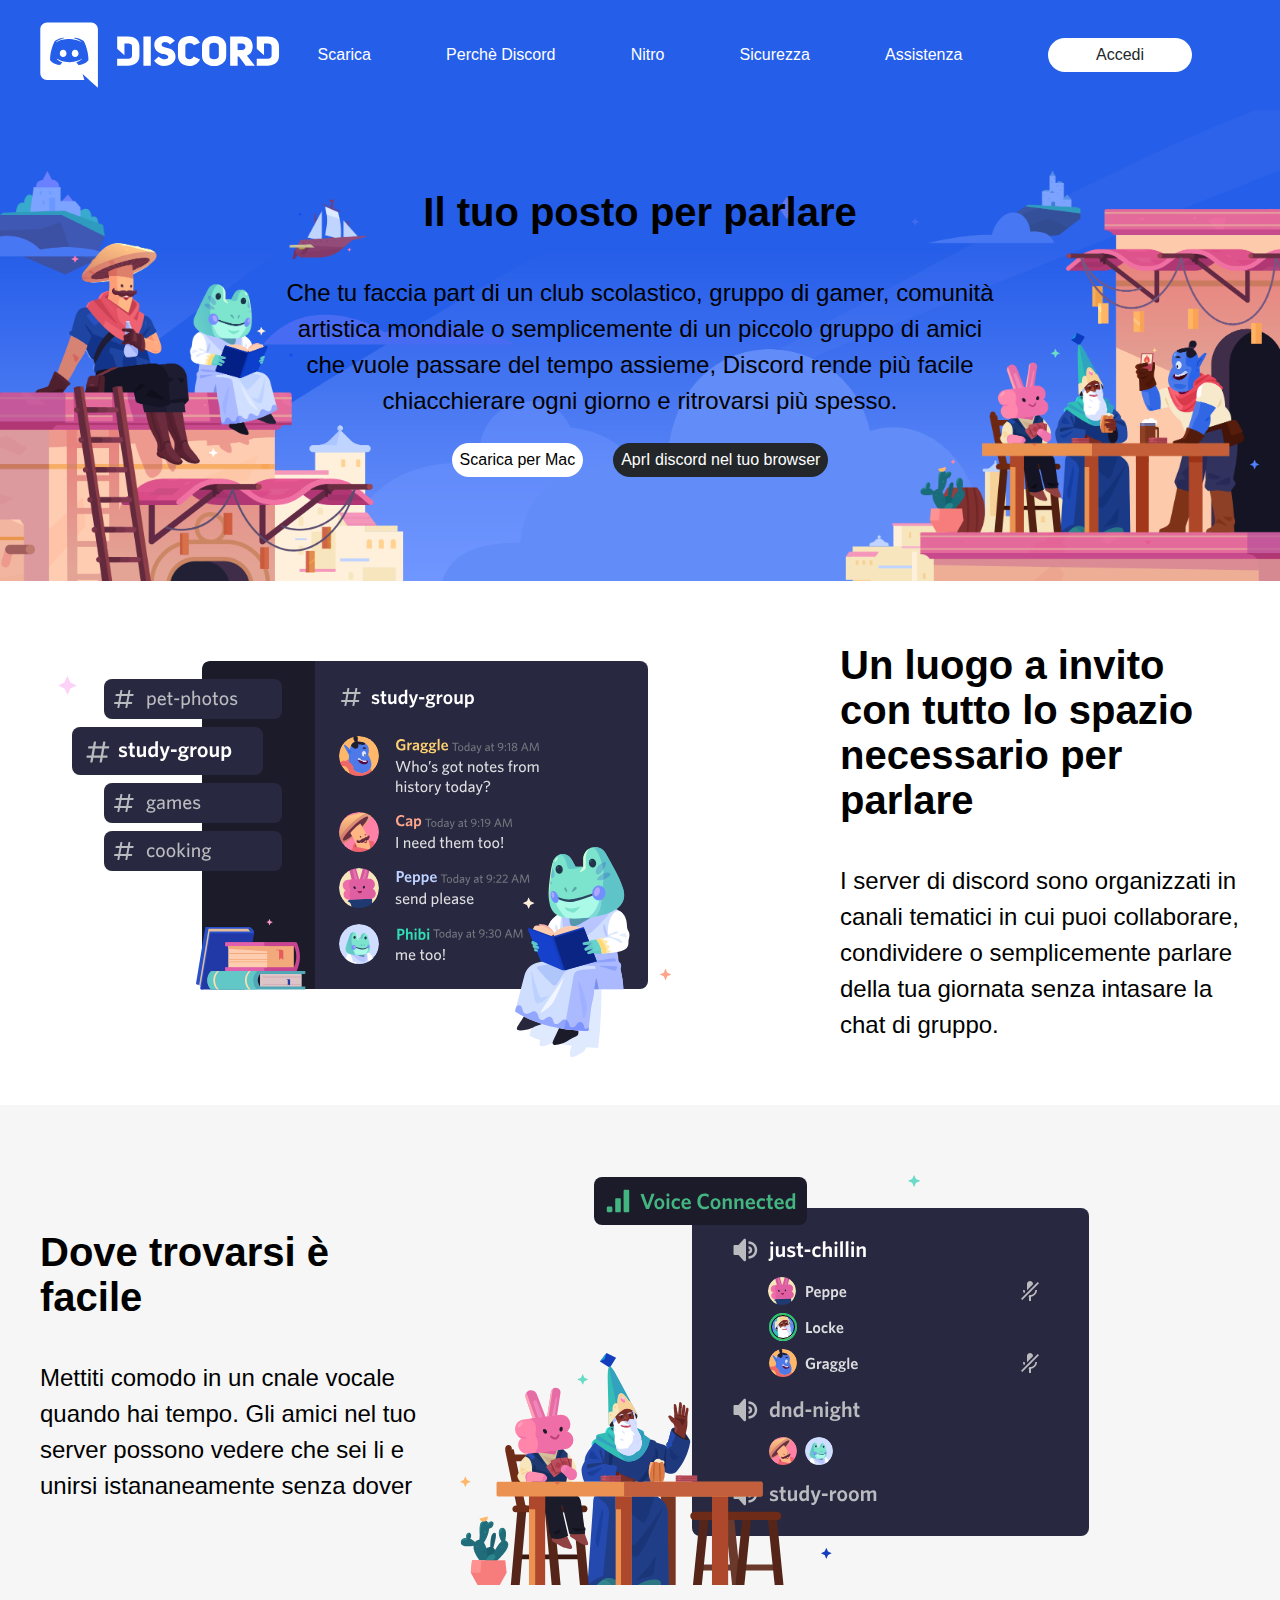
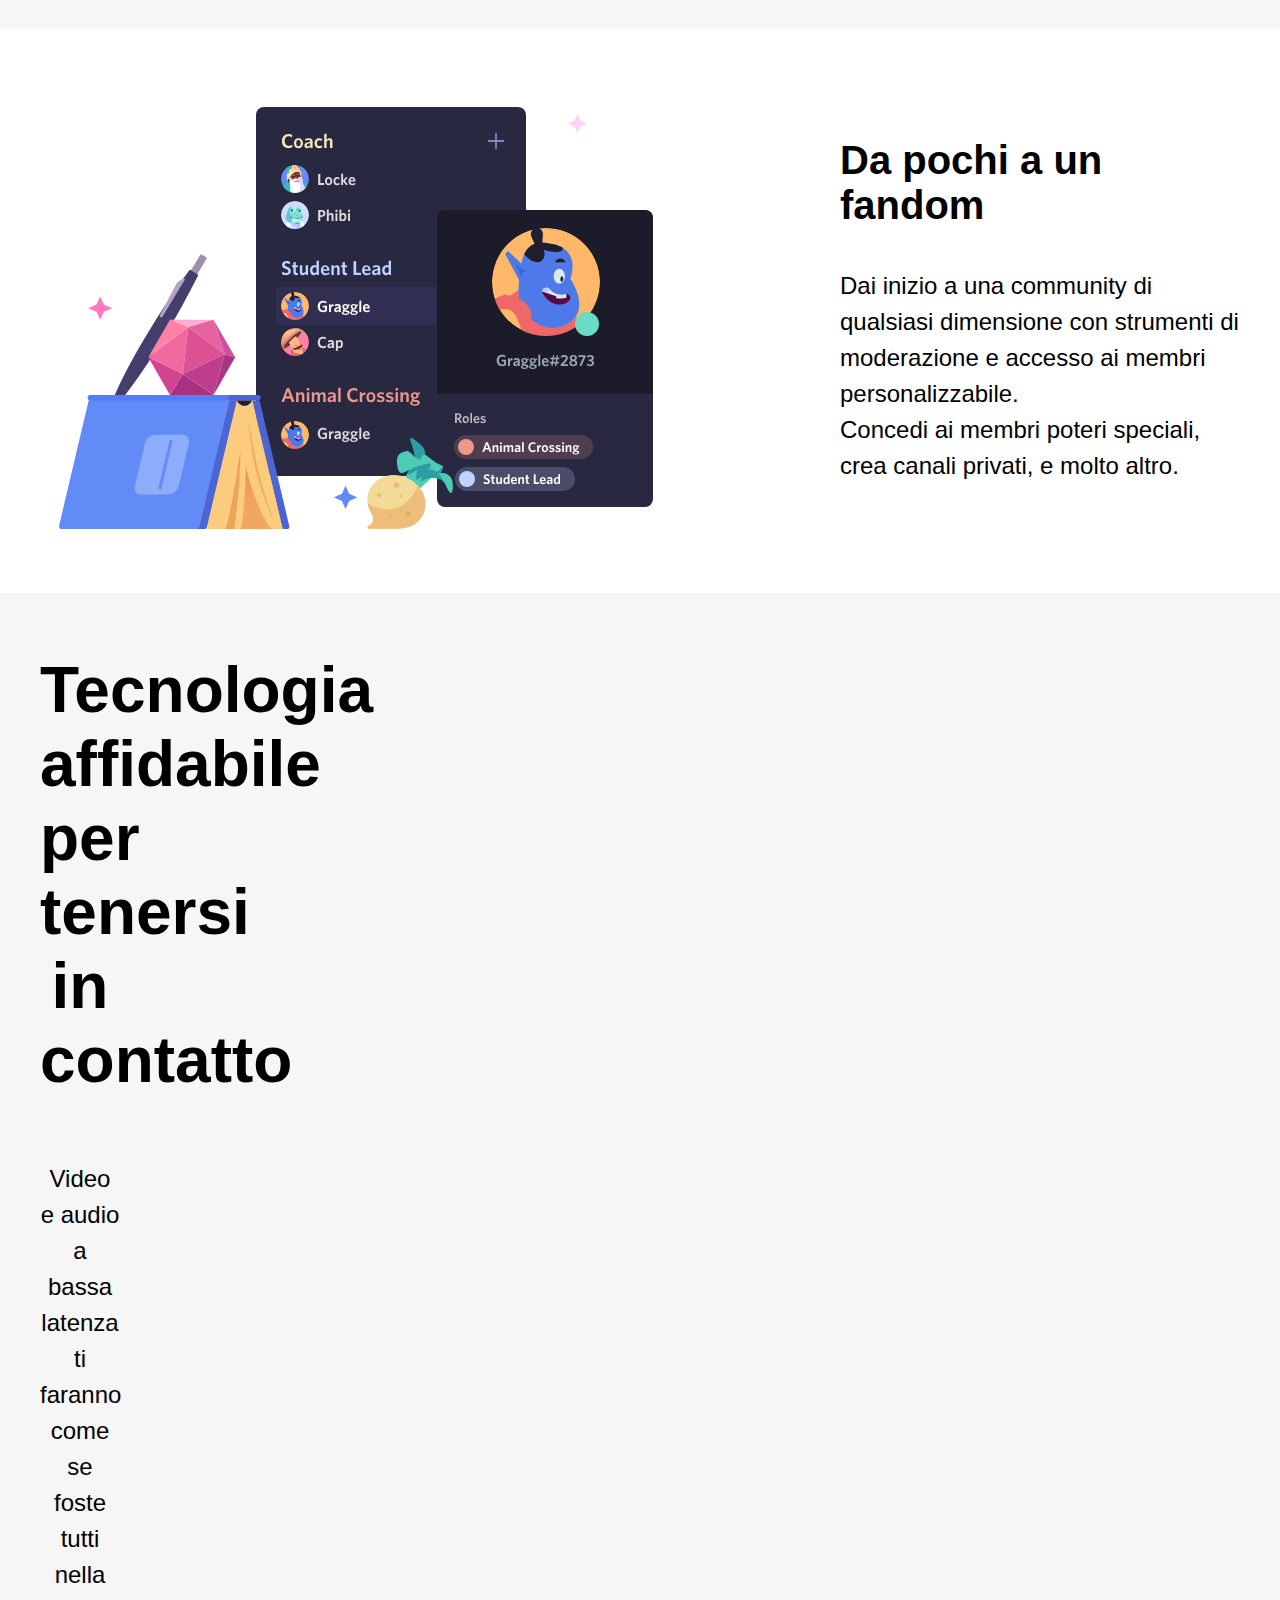
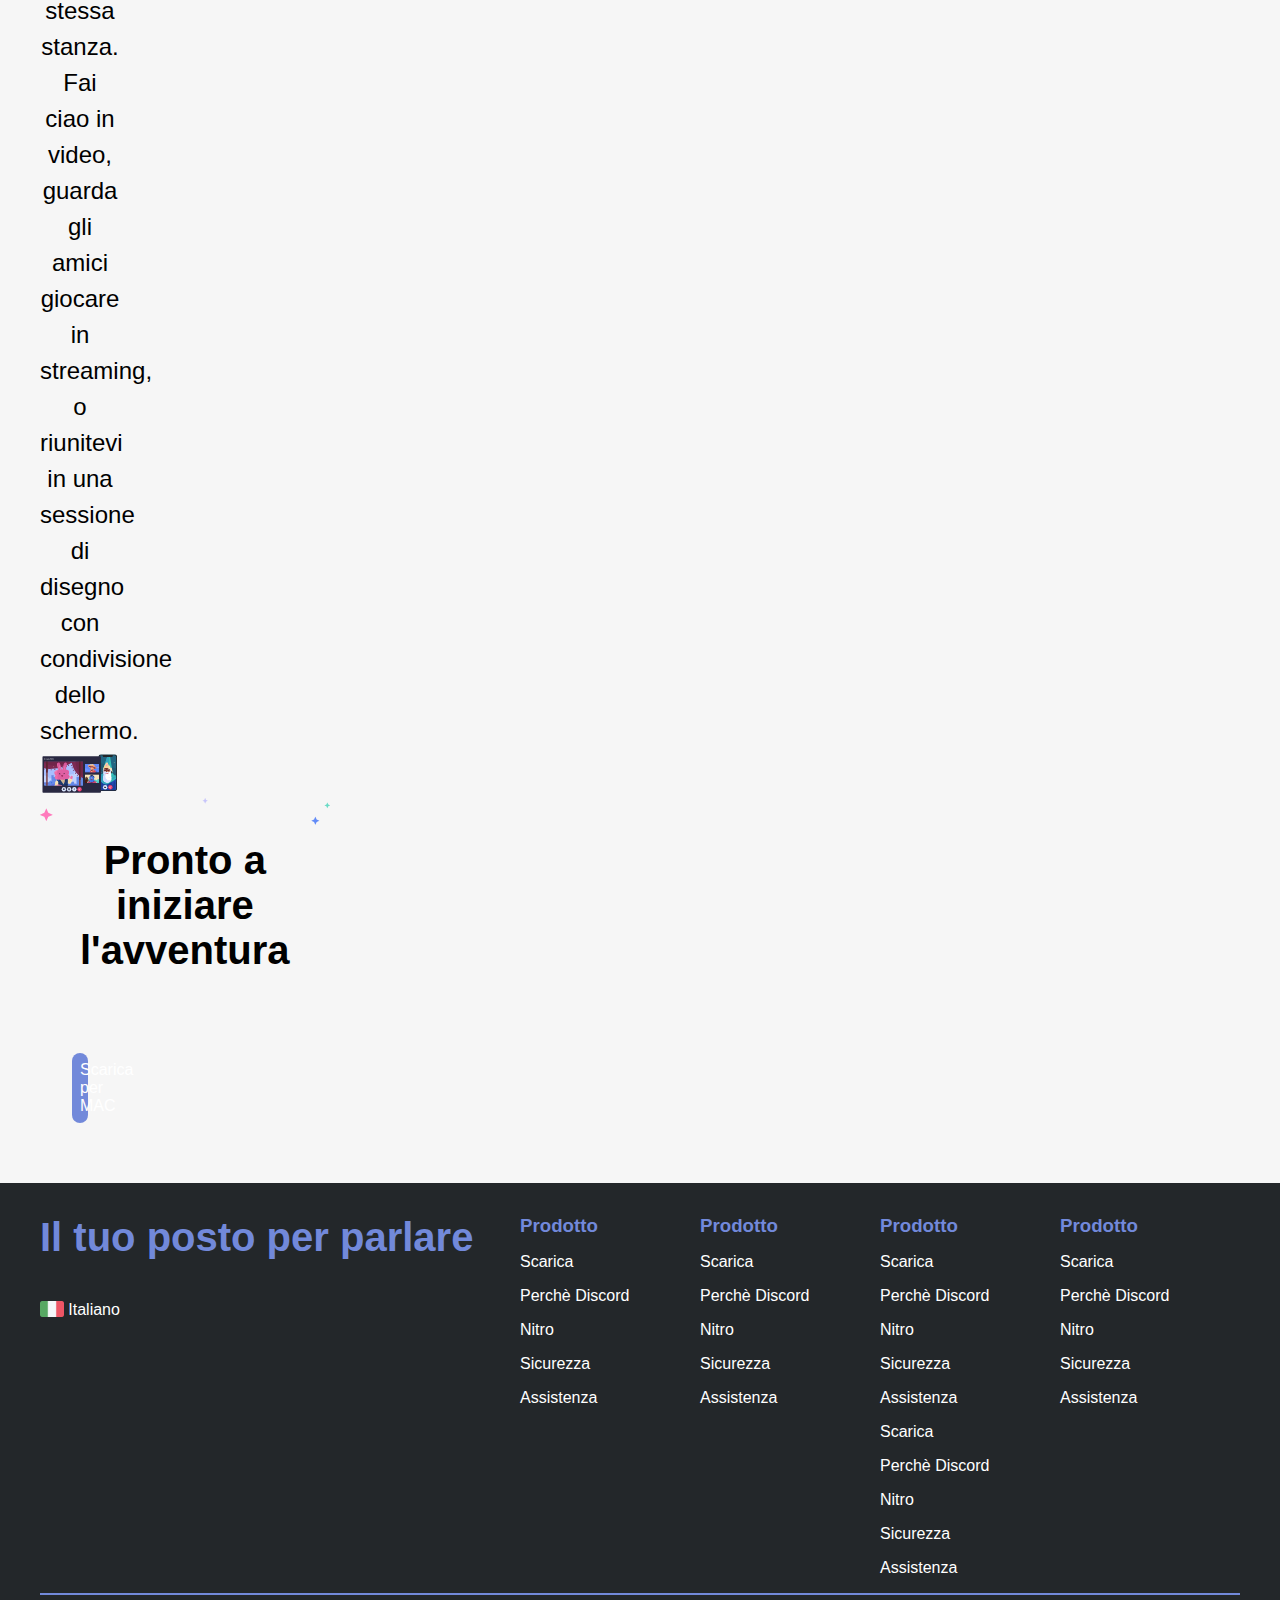
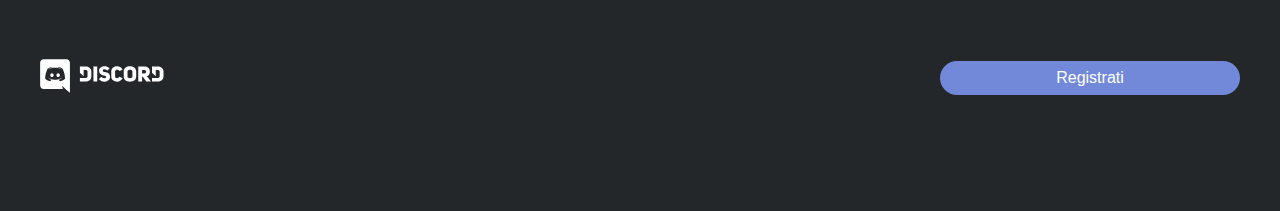
==== Bonus/index.html @ 3e74d859 "commit per iniziare il bonus" ====
<!DOCTYPE html>
<html lang="en">

    <head>
        <meta charset="UTF-8">
        <meta http-equiv="X-UA-Compatible" content="IE=edge">
        <meta name="viewport" content="width=device-width, initial-scale=1.0">
        <title>Fake Discord</title>
        <!-- FONTS -->
        <link href="https://fonts.cdnfonts.com/css/whitney-2" rel="stylesheet">
                

        <!-- FONTAWESOME -->
        <link rel="stylesheet" href="https://cdnjs.cloudflare.com/ajax/libs/font-awesome/6.4.0/css/all.min.css" integrity="sha512-iecdLmaskl7CVkqkXNQ/ZH/XLlvWZOJyj7Yy7tcenmpD1ypASozpmT/E0iPtmFIB46ZmdtAc9eNBvH0H/ZpiBw==" 
        crossorigin="anonymous" referrerpolicy="no-referrer" />

        <!-- CSS -->
        <link rel="stylesheet" href="css/style.css">


    </head>

    <body >

        <!-- header -->
        <header >

            <div class="container flex-container x-y-center">

                <div class="navbar flex-container space-between" >

                    
                    <img class="logo col-1-5" src="img/logo.svg" alt="">
                    
                    <nav class="flex-container col-3-5 y-center">
    
                        <ul class="flex-container space-around" >
    
                            <li class=" flex-container x-y-center ">
                                <a href="#">Scarica</a>
                            </li>
    
                            <li class=" flex-container x-y-center ">
                                <a href="#">Perchè Discord</a>
                            </li>
    
                            <li class=" flex-container x-y-center ">
                                <a href="#">Nitro</a>
                            </li>
    
                            
                            <li class=" flex-container x-y-center ">
                                <a href="#">Sicurezza</a>
                            </li>
    
                            
                            <li class=" flex-container x-y-center ">
                                <a href="#">Assistenza</a>
                            </li>
    
                        </ul>
    
    
    
                    </nav>

                    <div class="flex-container col-1-5 x-y-center">
                        
                        <div class="login col-3-5 my-button background-white ">
                           <a href=""> Accedi</a> 
                        </div>
        
                    </div>
    
                </div>

            </div>

        </header>
        <!-- fine header -->

        <!-- main -->
        <main>

            <!-- SEZIONE MAIN 1 -->
            <section class=" jumbotron">

                <div class="container">

                    <div class="flex-container x-y-center media">

                        <div class="media-window">

                            <h2>Il tuo posto per parlare</h2>

                            <p>
                                Che tu faccia part di un club scolastico, gruppo di gamer, 
                                comunità artistica mondiale o semplicemente di un piccolo gruppo di amici
                                che vuole passare del tempo assieme, Discord rende più facile chiacchierare 
                                ogni giorno e ritrovarsi più spesso.

                            </p>

                            <div class="flex-container x-y-center ">

                                <div class="my-button background-white"> 
                                    <i class="fa-solid fa-down-long"></i> Scarica per Mac
                                </div>

                                <div class="my-button background-dark"> 
                                    AprI discord nel tuo browser
                                </div>
                                
                            </div>


                        </div>

                    </div>

                </div>

            </section>
            <!-- FINE SEZIONE MAIN 1 -->
            
            <!-- SEZIONE MAIN 2 -->
            <section>

                <div class="container">

                    <div class="flex-container row-reverse x-y-center">

                        <div class="col-1-3">

                            <h2>
                                Un luogo a invito con tutto lo spazio necessario per parlare
                            </h2>

                            <p>
                                I server di discord sono organizzati in canali tematici in cui puoi collaborare,
                                condividere o semplicemente parlare della tua giornata senza intasare la chat di gruppo.
                            </p>

                        </div>

                        <div class="col-2-3">

                            <img src="img/item1.svg" alt="">

                        </div>

                    </div>

                </div>
                
            </section>
            <!-- FINE SEZIONE MAIN 2 -->

            <!-- SEZIONE MAIN 3 -->
            <section>

                <div class="container">

                    <div class="flex-container x-y-center">

                        <div class="col-1-3">

                            <h2>
                                Dove trovarsi è facile
                            </h2>

                            <p>
                                Mettiti comodo in un cnale vocale quando hai tempo.
                                Gli amici nel tuo server possono vedere che sei li e unirsi istananeamente
                                senza dover 
                            </p>

                        </div>

                        <div class="col-2-3">
                            <img src="img/item2.svg" alt="">
                        </div>

                    </div>

                </div>
                
            </section>
            <!-- FINE SEZIONE MAIN 3 -->

            <!-- SEZIONE MAIN 4 -->
            <section>

                <div class="container">

                    <div class="flex-container row-reverse y-center">

                        <div class="col-1-3">

                            <h2>
                                Da pochi a un fandom
                            </h2>

                            <p>
                                Dai inizio a una community di qualsiasi dimensione con strumenti di moderazione e 
                                accesso ai membri personalizzabile.<br> Concedi ai membri poteri speciali, crea canali privati, e molto altro.
                            </p>

                        </div>

                        <div class="col-2-3" >
                            <img src="img/item3.svg" alt="">
                        </div>

                    </div>

                </div>
                
            </section>
            <!-- FINE SEZIONE MAIN 4 -->

            <!-- SEZIONE MAIN 5 -->
            <section>

                <div class="container">

                    <div class="flex-container y-center special">

                        <div class="big-box flex-container  column">

                            <div>

                                <h2>
                                    Tecnologia affidabile per tenersi in contatto
                                </h2>

                                <p>
                                    Video e audio a bassa latenza ti faranno come se foste tutti nella stessa stanza. Fai ciao in video, 
                                    guarda gli amici giocare in streaming, o riunitevi in una sessione di disegno con condivisione dello schermo.
                                </p>

                            </div>

                            <img src="img/item4-big.svg" alt="">

                            <div class="col-1-3">
                                
                                <h2 >
                                    Pronto a iniziare l'avventura
                                </h2>

                                <div class="my-button background-indigo col-1-5">

                                    <i class="fa-solid fa-down-long"></i>

                                    Scarica per MAC

                                </div>

                            </div>

                        </div>

                    </div>

                </div>
                
            </section>
            <!-- FINE SEZIONE MAIN 5 -->


        </main>
        <!-- fine main -->

        <!-- foooter -->
        <footer>

            <!-- SEZIONE FOOTER 1 -->
            <section>

                <div class="container">

                    <div class="flex-container">

                        <div class=" ftr-small-col col-2-5">

                            <h2>Il tuo posto per parlare</h2>

                            <div class="language">

                                <img src="img/ita.png" alt="">

                                <div>Italiano</div>

                                <i class="fa-solid fa-chevron-down"></i>

                            </div>

                            <div class="social flex-container space-between col-1-4">
                                
                                <div>
                                    <i class="fa-brands fa-square-twitter"></i>
                                </div>

                                <div>
                                    <i class="fa-brands fa-instagram"></i>
                                </div>

                                <div>
                                    <i class="fa-brands fa-square-facebook"></i>
                                </div>

                                <div>
                                    <i class="fa-brands fa-youtube"></i>
                                </div>

                            </div>

                        </div>

                        <div class="ftr-big-col col-3-5 flex-container">

                            <div class=" col-1-4" >

                                <h3>Prodotto</h3>

                                <nav>
    
                                    <ul class="flex-container column space-between" >
                
                                        <li >
                                            <a href="#">Scarica</a>
                                        </li>
                
                                        <li >
                                            <a href="#">Perchè Discord</a>
                                        </li>
                
                                        <li >
                                            <a href="#">Nitro</a>
                                        </li>
                
                                        
                                        <li >
                                            <a href="#">Sicurezza</a>
                                        </li>
                
                                        
                                        <li >
                                            <a href="#">Assistenza</a>
                                        </li>
                
                                    </ul>
                
                
                
                                </nav>

                            </div>

                            <div class=" col-1-4" >

                                <h3>Prodotto</h3>

                                <nav>
    
                                    <ul class="flex-container column space-between" >
                
                                        <li >
                                            <a href="#">Scarica</a>
                                        </li>
                
                                        <li >
                                            <a href="#">Perchè Discord</a>
                                        </li>
                
                                        <li >
                                            <a href="#">Nitro</a>
                                        </li>
                
                                        
                                        <li >
                                            <a href="#">Sicurezza</a>
                                        </li>
                
                                        
                                        <li >
                                            <a href="#">Assistenza</a>
                                        </li>
                
                                    </ul>
                
                
                
                                </nav>

                            </div>

                            <div class=" col-1-4" >

                                <h3>Prodotto</h3>

                                <nav>
    
                                    <ul class="flex-container column space-between" >
                
                                        <li >
                                            <a href="#">Scarica</a>
                                        </li>
                
                                        <li >
                                            <a href="#">Perchè Discord</a>
                                        </li>
                
                                        <li >
                                            <a href="#">Nitro</a>
                                        </li>
                
                                        
                                        <li >
                                            <a href="#">Sicurezza</a>
                                        </li>
                
                                        
                                        <li >
                                            <a href="#">Assistenza</a>
                                        </li>

                                        <li >
                                            <a href="#">Scarica</a>
                                        </li>
                
                                        <li >
                                            <a href="#">Perchè Discord</a>
                                        </li>
                
                                        <li >
                                            <a href="#">Nitro</a>
                                        </li>
                
                                        
                                        <li >
                                            <a href="#">Sicurezza</a>
                                        </li>
                
                                        
                                        <li >
                                            <a href="#">Assistenza</a>
                                        </li>
                
                                    </ul>
                
                
                
                                </nav>

                            </div>

                            <div class=" col-1-4" >

                                <h3>Prodotto</h3>

                                <nav>
    
                                    <ul class="flex-container column space-between" >
                
                                        <li >
                                            <a href="#">Scarica</a>
                                        </li>
                
                                        <li >
                                            <a href="#">Perchè Discord</a>
                                        </li>
                
                                        <li >
                                            <a href="#">Nitro</a>
                                        </li>
                
                                        
                                        <li >
                                            <a href="#">Sicurezza</a>
                                        </li>
                
                                        
                                        <li >
                                            <a href="#">Assistenza</a>
                                        </li>
                
                                    </ul>
                
                
                
                                </nav>

                            </div>

                            


                        </div>

                    </div>

                </div>
                
            </section>
            <!-- FINE SEZIONE FOOTER 1 -->


            <!-- SEZIONE FOOTER 2 -->
            <section>

                <div class="container">

                    <div class="flex-container ">

                        <div class="flex-container space-between y-center">
                            
                            <div class=" ftr-logo col-1-4">

                                <img src="img/logo.svg" alt="">

                            </div>
    
                            <div class=" my-button background-indigo col-1-4">

                                Registrati

                            </div>
                            
                        </div>

                    </div>

                </div>
                
            </section>
            <!-- FINE SEZIONE FOOTER 2 -->

        </footer>
        <!-- fine footer -->

        
    </body>

</html>
---- Bonus/css/style.css ----
/* reset */
*{
    padding: 0;
    margin: 0;
    box-sizing: border-box;
}
/*-------*/

/* UTILITY */

.flex-container{
    display: flex;
    flex-wrap: wrap;
}

.x-y-center{
    justify-content: center;
    align-items: center;
}

.y-center{
    align-items: center;
}

.row-reverse{
    flex-direction:row-reverse;
}

.column{
    flex-direction: column;
}

.align-content-spc-btwn{
    align-content:space-around;
}

.space-between{
    justify-content: space-between;
}

.space-around{
    justify-content: space-around;
}
/* UTILITY */

/*----GENERAL----*/
*{
    font-family: 'Whitney', sans-serif;
    font-family: 'Whitney Semibold', sans-serif;
    font-family: 'Whitney Book', sans-serif;
    font-family: 'Whitney Light', sans-serif;
}

.container{
    max-width: 1200px;
    margin:0 auto;
    height: 100%;
}

ul{
    list-style: none;
}

.col-1-3{
    height: 90%;
    width: calc(100% / 3);
}

.col-2-3{
    height: 90%;
    width: calc((100% / 3) * 2);
}

.col-1-4{
    width: calc(100% / 4);
}

.col-1-5{
    width: calc(100% / 5);
}


.col-2-5{
    width: calc((100% / 5) * 2);
}

.col-3-5{
    width: calc((100% / 5) * 3);
}

.my-button{
    border-radius: 50px;
    padding: 0.5em;

}

.background-white{
    background-color: #FFFFFF;
}

.background-dark{
    background-color: #23272A;
    color: #FFFFFF;
}

.background-indigo{
    background-color: #7289DA;
    color: #FFFFFF;
    text-align:center;
}

main > section{
    padding: 40px 0;
}



h2{
    font-size: 2.5em;
    margin-bottom: 1em;
}

p{
    font-size: 1.5em;
    line-height: 1.5em;
}

nav a, nav a:visited{
    text-decoration: none;
    color: #FFFFFF;
}


/*---------------*/

/* HEADER */
header{
    padding: 15px 0;
    background-color: #255EE9;
}

.navbar{
    width: 100%;
    height: 80px;
    margin: 0 -30px;
}

.login a, .login a:visited, a{    
    text-decoration: none;
    color: #23272A;
}



.navbar nav > ul{
    width: 100%;
}

.navbar.flex-container.space-between nav > ul > li{
    color: #FFFFFF;
}

.login{
    text-align: center;
}


/*---------------  */

/* SEZIONE MAIN 1 */


main > section.jumbotron{
    background-image: url(../img/jumbo.png);
    background-size: cover;
}

.media{
    padding:40px 0;
    width:100%
}

.media-window{
    height: 80%;
    width: 60%;
    text-align: center;
}

.media-window > div.flex-container{
    padding: 1.5em 0;
    margin: 0 15px;
}

.media-window > div.flex-container .my-button{
    margin: 0 15px;
}

/* SEZIONE MAIN 1 */

/* SEZIONE MAIN 2-4 */
main .flex-container.y-center{
    padding: 20px 0;
    width: 100%;
}

main section:nth-child(odd){
    background-color: #F6F6F6;
}

main > section:nth-child(odd)::before{
 
}

main > section:nth-child(odd)::before{
 
}

/* SEZIONE MAIN 5 */


.big-box{
    height: 90%;
    width: 80px;
    text-align: center;
}


.big-box > *{
    width: 100%;
}

.big-box > div:nth-of-type(1) h2{
    font-size: 4em;
}

.big-box > div:nth-of-type(2){
    justify-self: center;
}

.big-box > div:nth-of-type(2) h2{
    background-image: url(../img/stars.svg);
    background-size: contain;
    background-repeat: no-repeat;
    padding: 1em;
    display: inline-block;
}

.big-box > div:nth-of-type(2) .my-button.background-indigo{
    margin: auto;
}



/* SEZIONE MAIN 5 */


/* SEZIONE FOOTER 1 */
footer{
    background-color: #23272A;
}

footer > section:nth-child(1){
    padding-top:2em;
    padding-bottom:1em;
   
}

footer > section:nth-child(1) > .container > .flex-container{
    height: 100% ;
}

footer .flex-container .ftr-small-col, footer .flex-container .ftr-big-col{
    height:100%;

}

.ftr-small-col > h2, .ftr-big-col h3{
    color: #7289DA;

}

.language{
    margin: .5em 0;
}

.language *{
    display: inline-block;
    height: 1em;
    vertical-align: middle;
}

.social *{
    height: 1.5em;
    width: 1.5em;
}

footer ul{
    width: 100%;
}

footer ul > li{
    margin-top: 1em;
    width: 100%;
}

.language, .social{
    color: #FFFFFF;
    margin-top: 0.5em;
}


/* SEZIONE FOOTER 1 */



/* SEZIONE FOOTER 2 */

footer > section:nth-child(2){
    padding-bottom: 50px;
}

footer > section:nth-child(2) .container{
    border-top: 2px solid #7289DA;
    height: 100%;
    
}


footer > section:nth-child(2) > .container > .flex-container{
    align-self: flex-end;
    height: 50%;
    width: 100%;
}

footer > section:nth-child(2) > .container > .flex-container > .flex-container.space-between{
    height: 50%;
    width: 100%;
}

footer > section:nth-child(2) > .container > .flex-container > .flex-container.space-between *{
    margin: 2em 0;
}


/* SEZIONE FOOTER 2 */
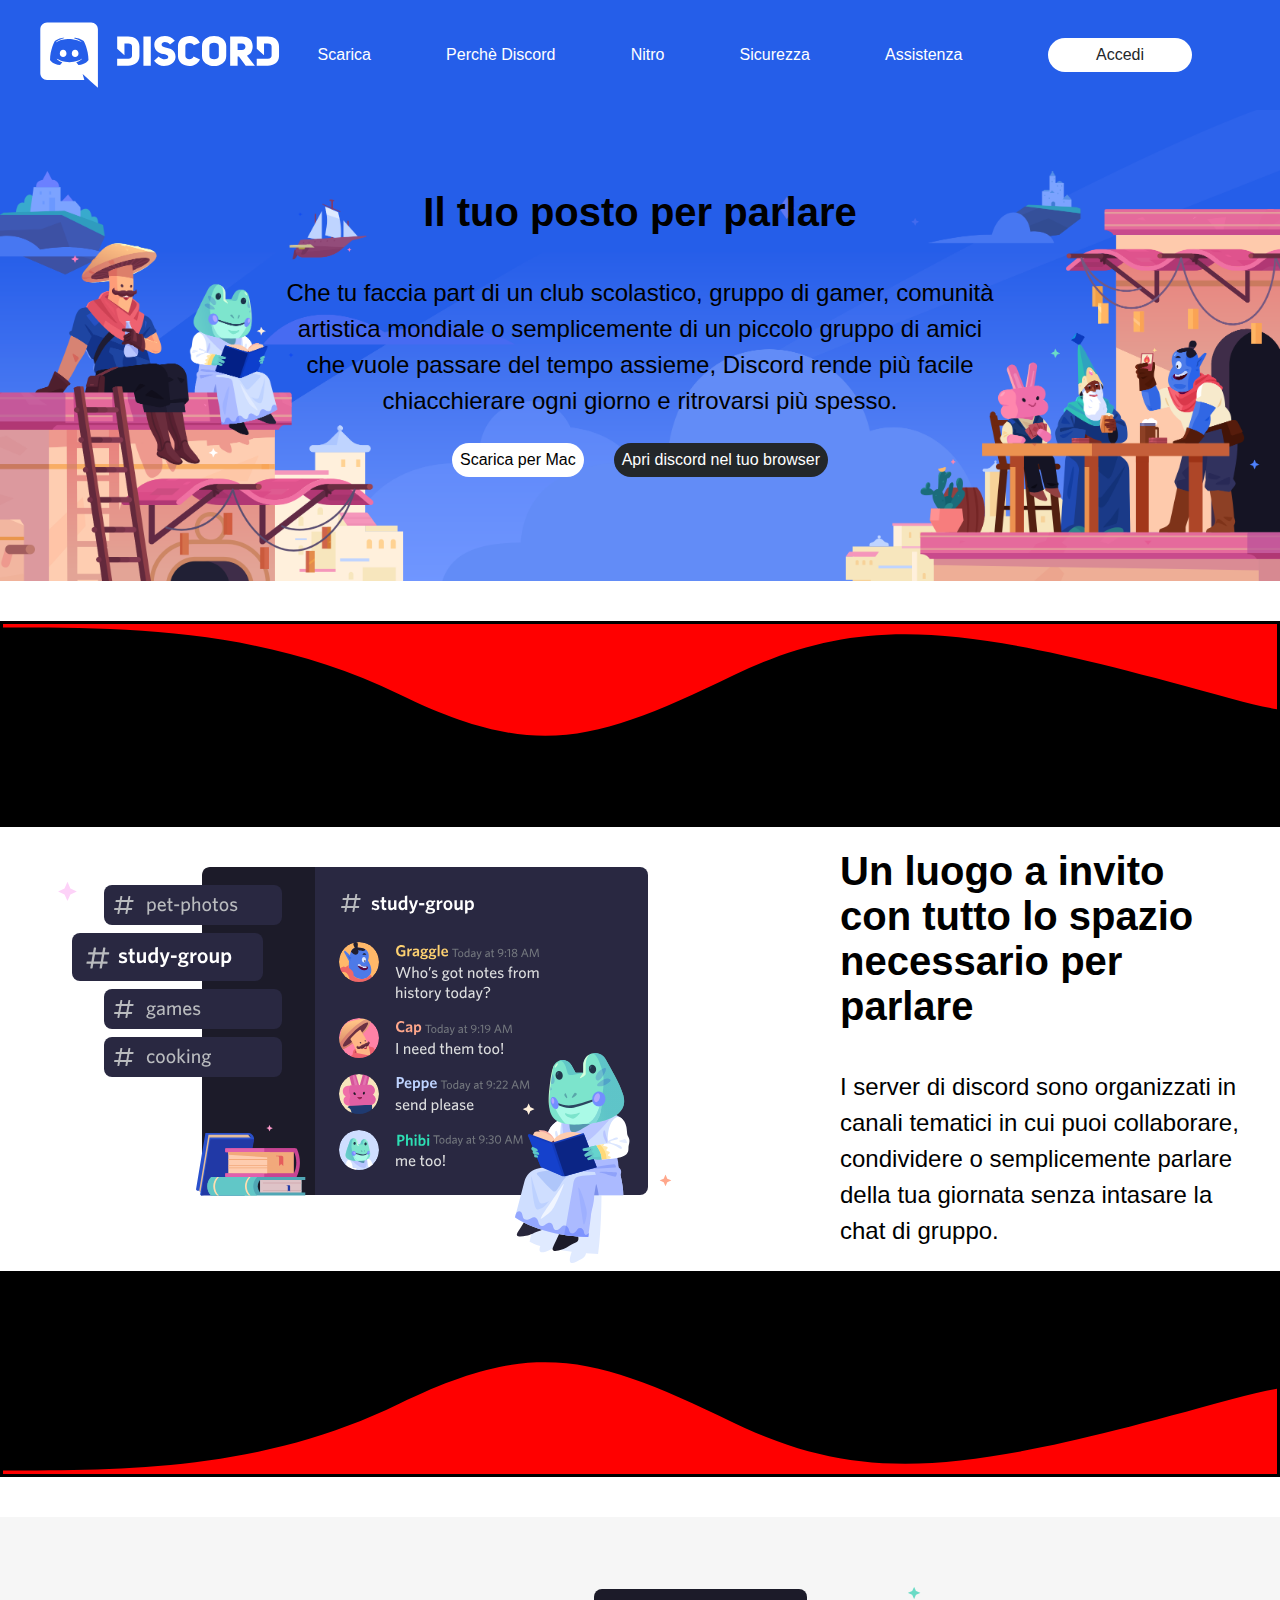
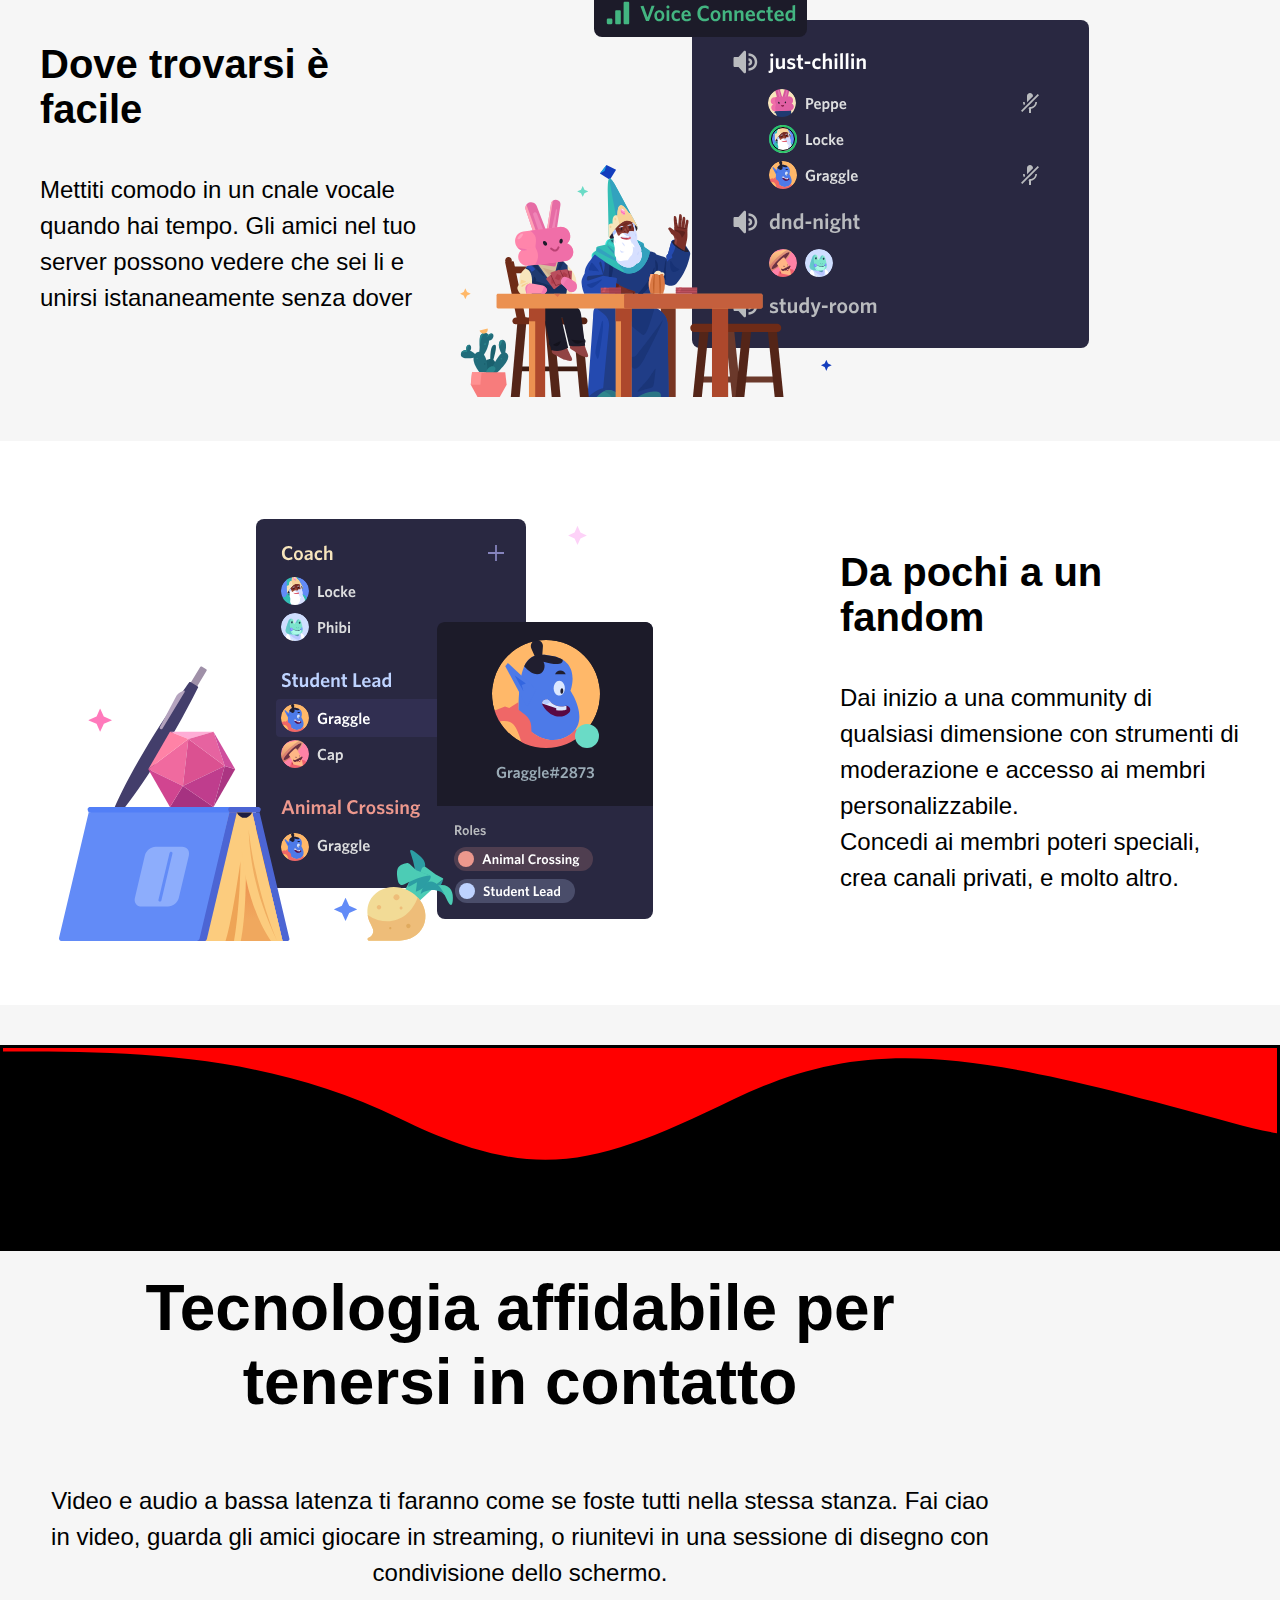
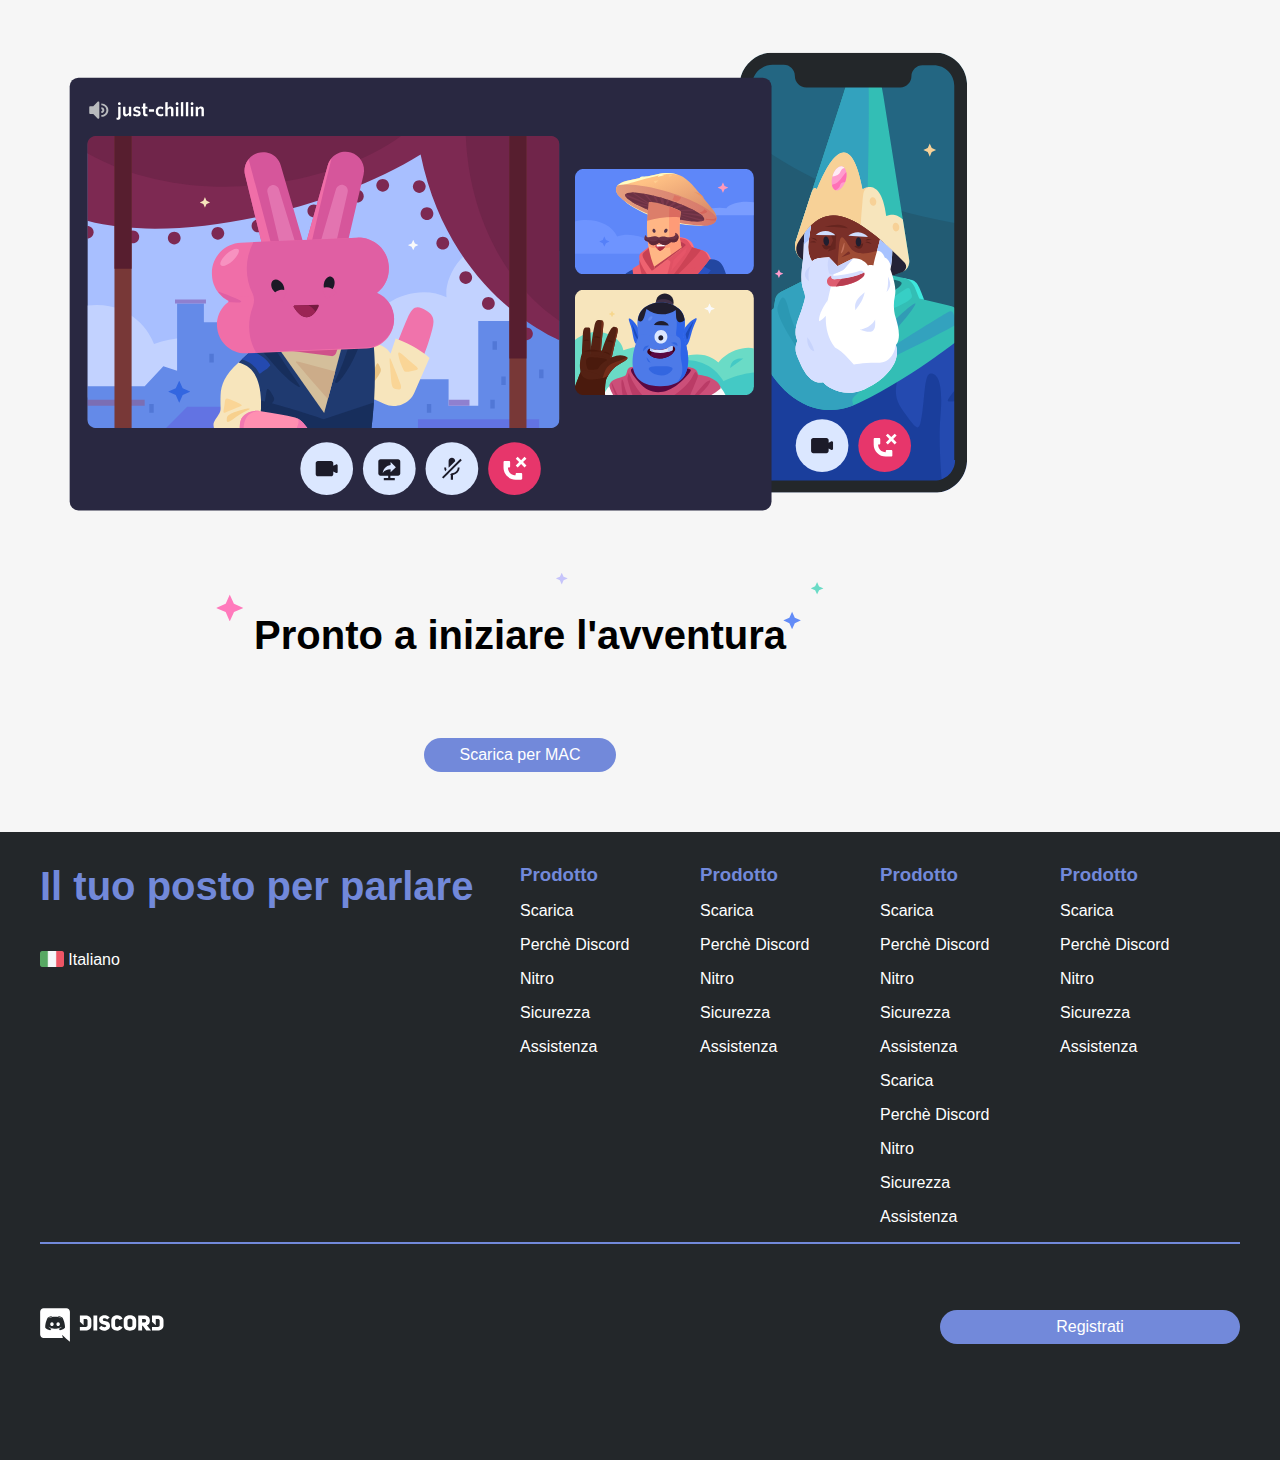
==== commit 86da03d9: "tentativo di bonus" ====
--- a/Bonus/index.html
+++ b/Bonus/index.html
@@ -108,7 +108,7 @@
                                 </div>
 
                                 <div class="my-button background-dark"> 
-                                    AprI discord nel tuo browser
+                                    Apri discord nel tuo browser
                                 </div>
                                 
                             </div>
--- a/Bonus/css/style.css
+++ b/Bonus/css/style.css
@@ -207,12 +207,28 @@
     background-color: #F6F6F6;
 }
 
-main > section:nth-child(odd)::before{
- 
-}
-
-main > section:nth-child(odd)::before{
- 
+main > section:nth-child(2)::before{
+    content: "";
+    background-color: red;
+    color: rgba(0, 0, 0, 0);
+    background-image: url(../img/wave.svg);
+    min-width:1200px;
+    height: 200px;
+    border: solid black 3px;
+    display: block;
+    
+}
+
+main > section:nth-child(2)::after{
+    content: "";
+    background-color: red;
+    background-image: url(../img/wave.svg);
+    min-width:1200px;
+    height: 200px;
+    border: solid black 3px;
+    display: block;
+    transform:rotateX(180deg);
+    
 }
 
 /* SEZIONE MAIN 5 */
@@ -220,7 +236,7 @@
 
 .big-box{
     height: 90%;
-    width: 80px;
+    width: 80%;
     text-align: center;
 }
 
@@ -249,6 +265,17 @@
     margin: auto;
 }
 
+main > section:nth-child(5)::before{
+    content: "";
+    background-color: red;
+    color: rgba(0, 0, 0, 0);
+    background-image: url(../img/wave.svg);
+    min-width:1200px;
+    height: 200px;
+    border: solid black 3px;
+    display: block;
+    
+}
 
 
 /* SEZIONE MAIN 5 */
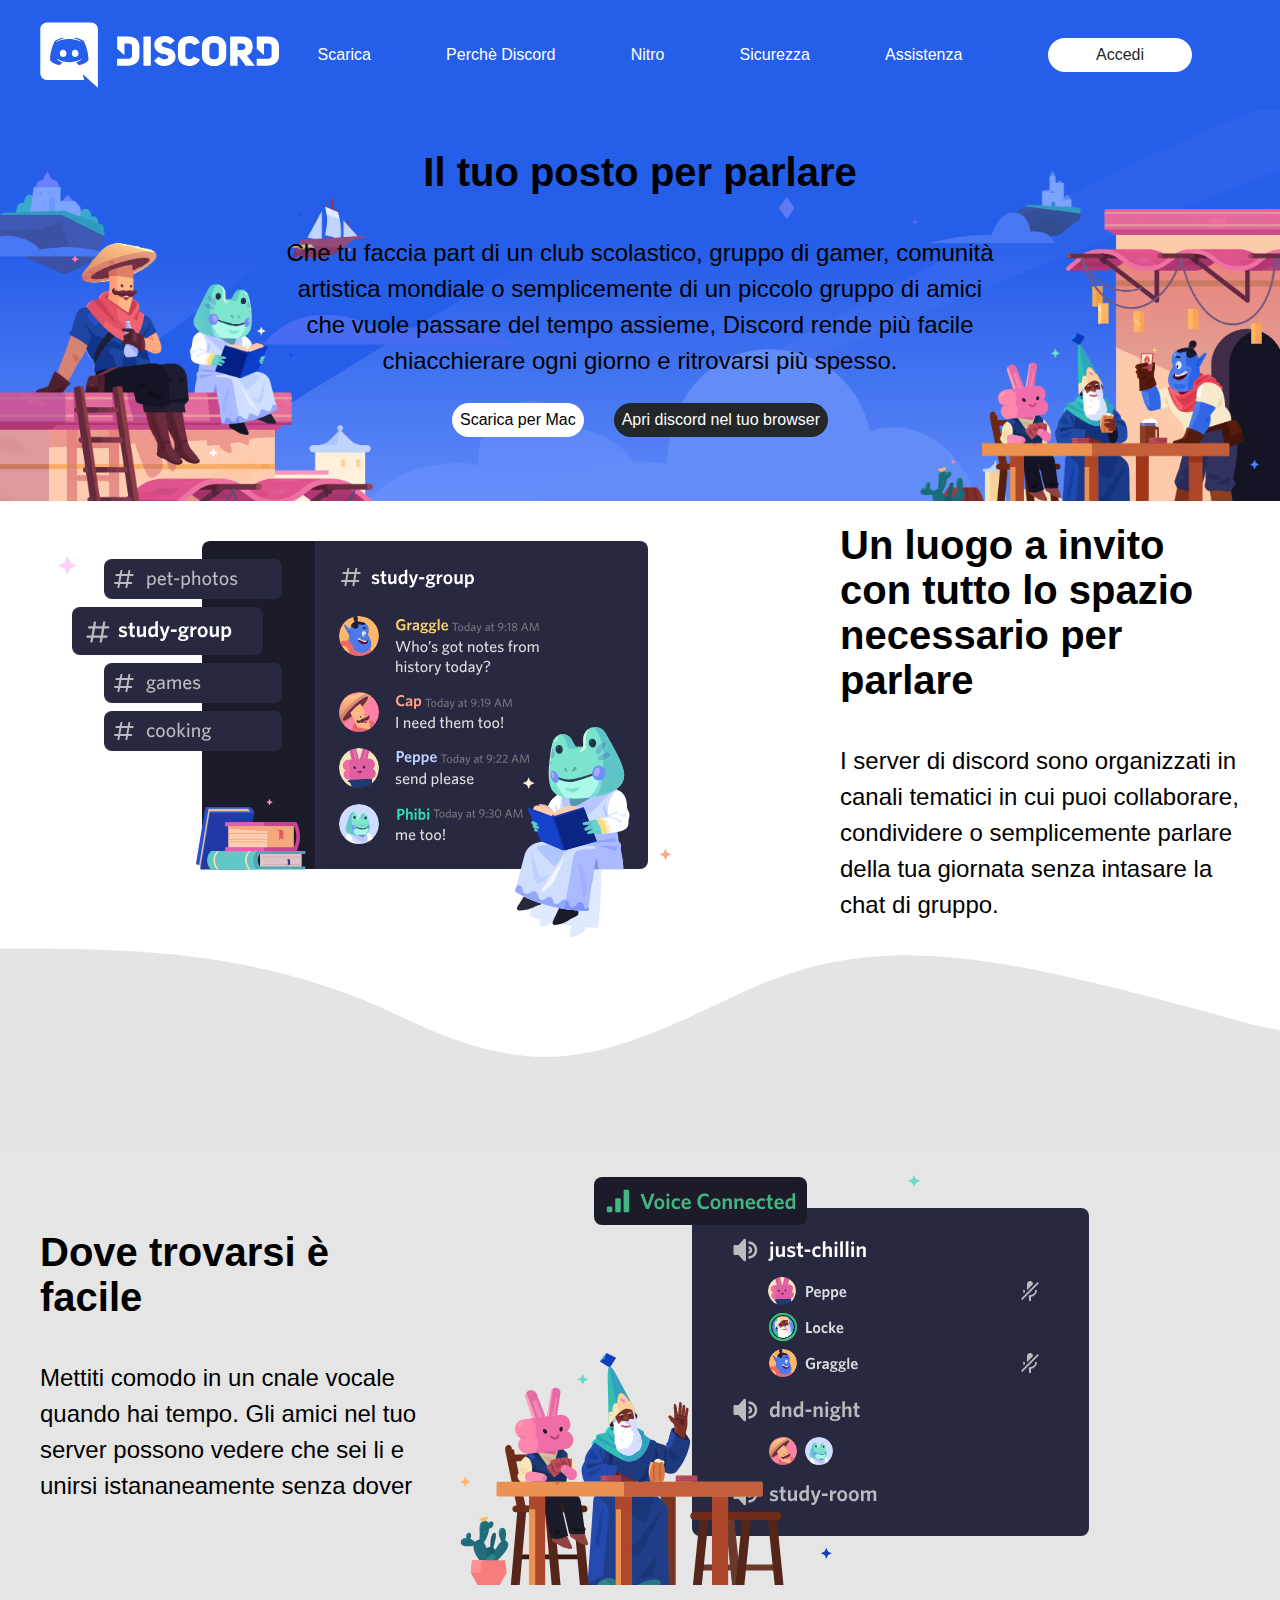
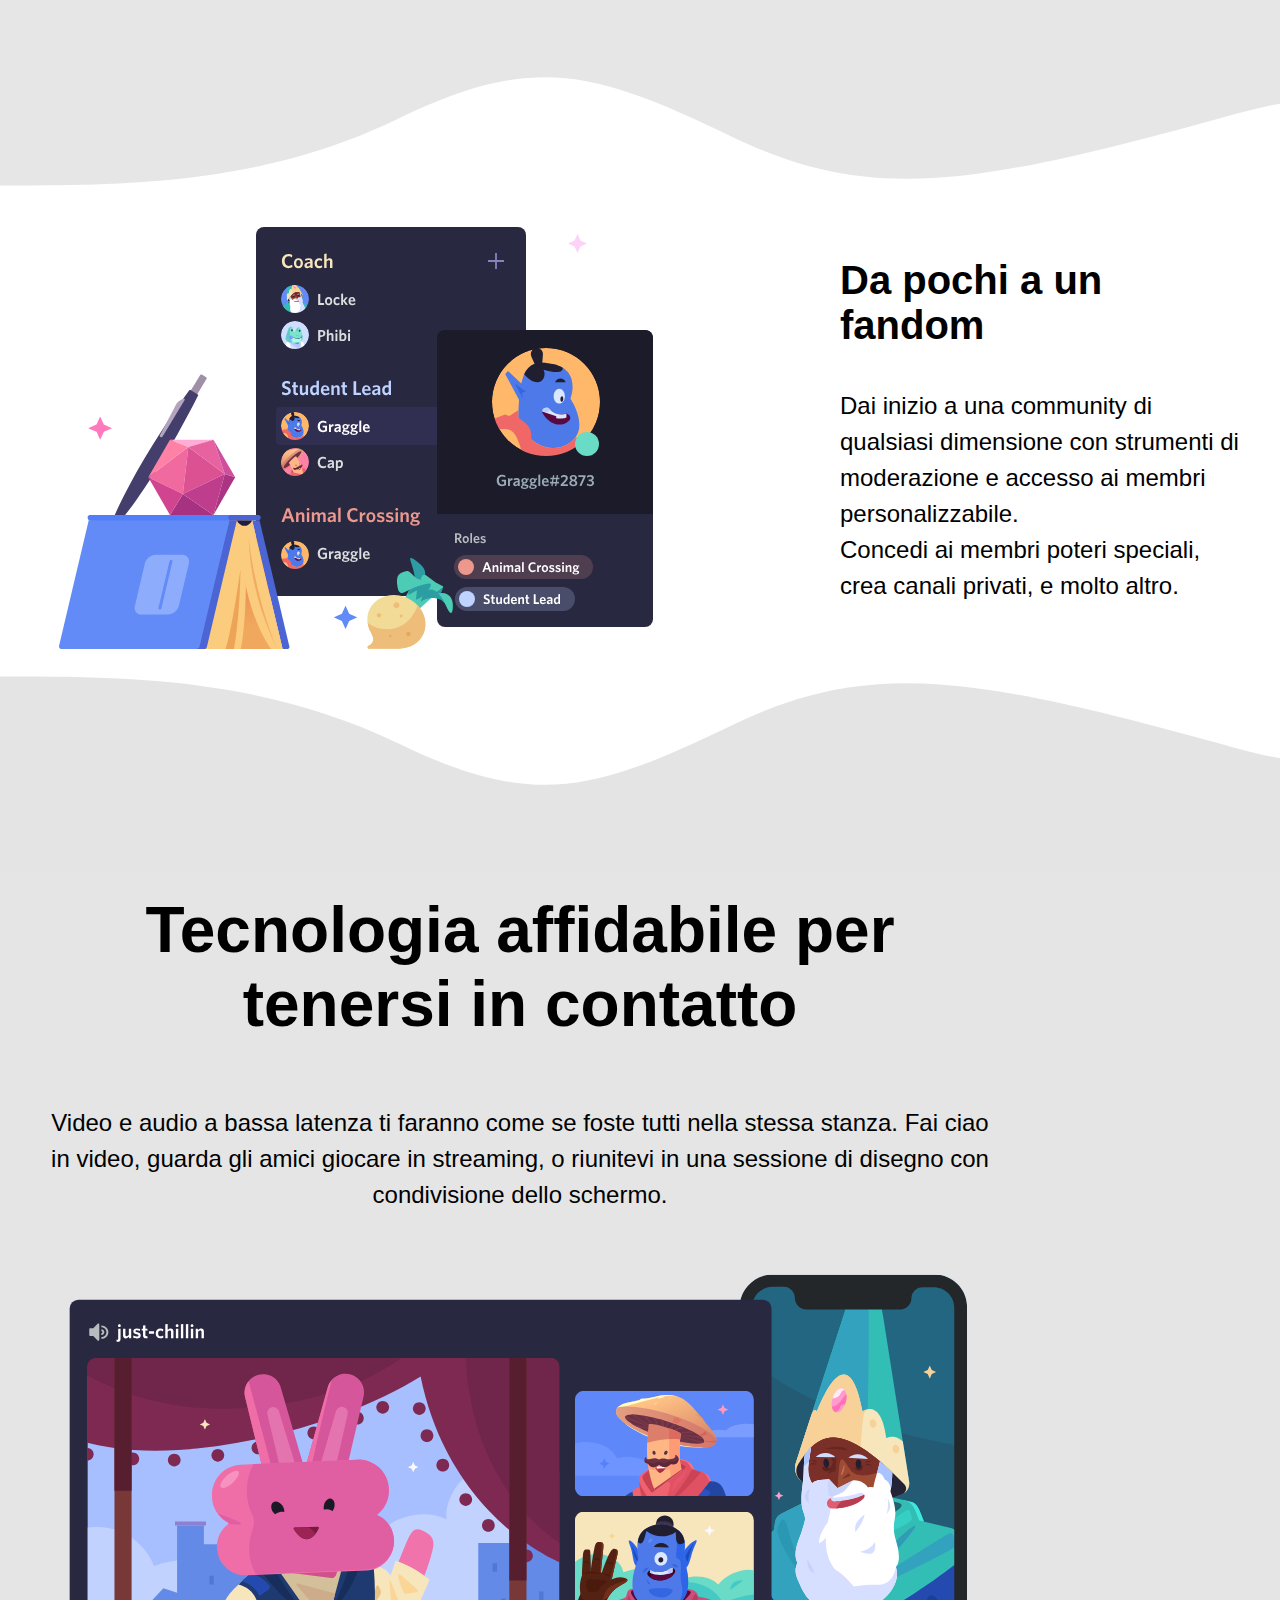
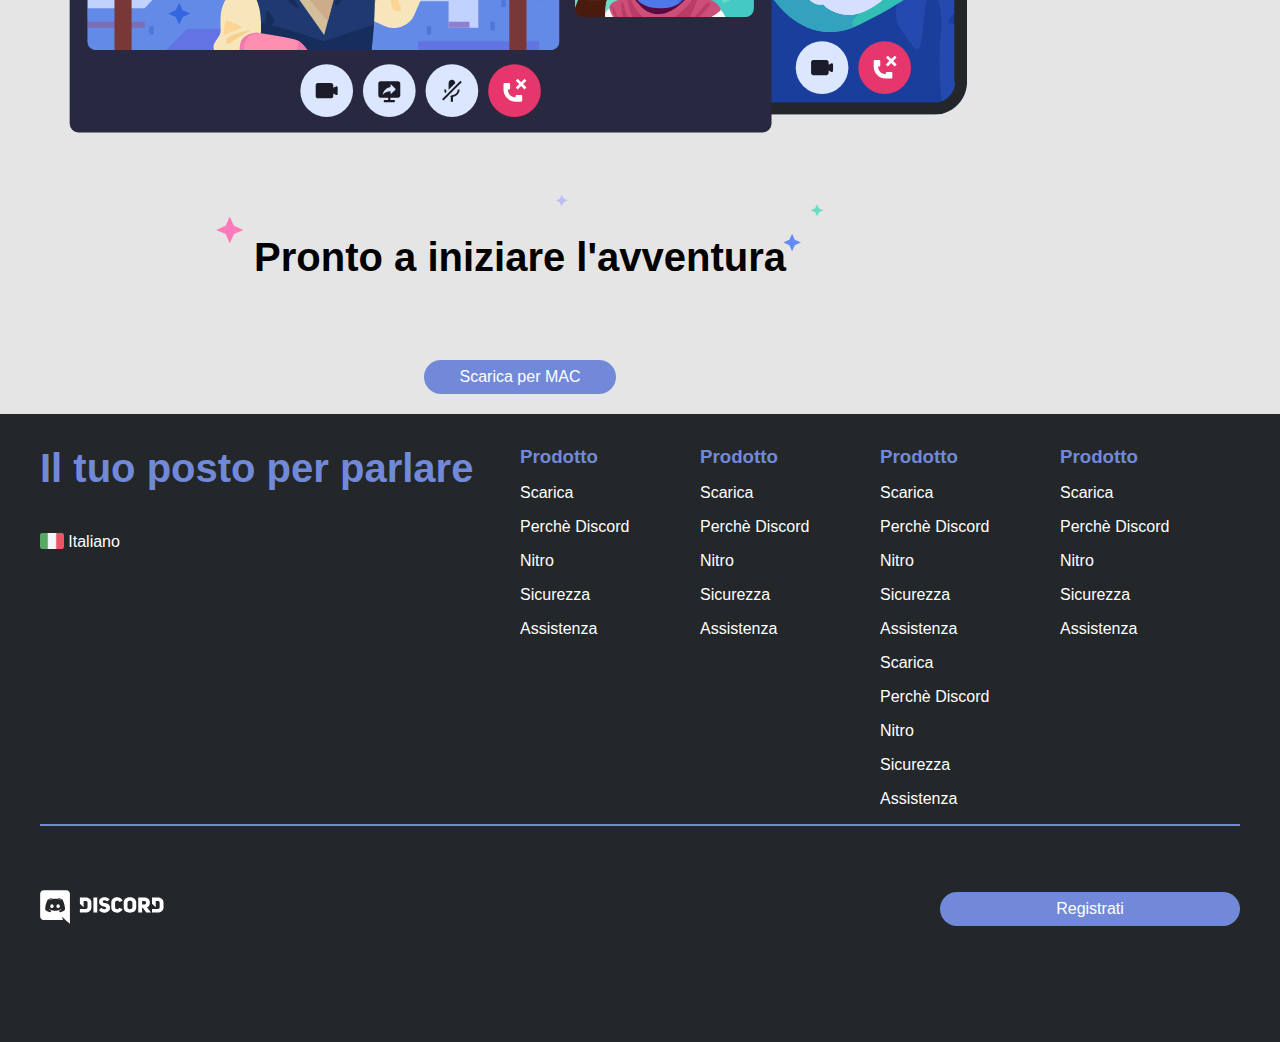
==== commit e3ea64a3: "completato bonus" ====
--- a/Bonus/index.html
+++ b/Bonus/index.html
@@ -157,7 +157,8 @@
             <!-- FINE SEZIONE MAIN 2 -->
 
             <!-- SEZIONE MAIN 3 -->
-            <section>
+            <div class="wawe-top"></div>
+            <section class="even">
 
                 <div class="container">
 
@@ -186,6 +187,7 @@
                 </div>
                 
             </section>
+            <div class="wawe-bottom"></div>
             <!-- FINE SEZIONE MAIN 3 -->
 
             <!-- SEZIONE MAIN 4 -->
@@ -220,9 +222,10 @@
             <!-- FINE SEZIONE MAIN 4 -->
 
             <!-- SEZIONE MAIN 5 -->
-            <section>
-
-                <div class="container">
+            <div class="wawe-top"></div>
+            <section class="even">
+
+                <div class=" container">
 
                     <div class="flex-container y-center special">
 
--- a/Bonus/css/style.css
+++ b/Bonus/css/style.css
@@ -110,7 +110,7 @@
 }
 
 main > section{
-    padding: 40px 0;
+    background-color: transparent;
 }
 
 
@@ -198,38 +198,38 @@
 /* SEZIONE MAIN 1 */
 
 /* SEZIONE MAIN 2-4 */
+
+
 main .flex-container.y-center{
     padding: 20px 0;
     width: 100%;
 }
 
-main section:nth-child(odd){
-    background-color: #F6F6F6;
-}
-
-main > section:nth-child(2)::before{
+body main > section:nth-of-type(2n + 3){
+background-color:rgba(0, 0, 0, 0.1);
+}
+
+main .wawe-top::before{
     content: "";
-    background-color: red;
-    color: rgba(0, 0, 0, 0);
+    background-color: transparent;
     background-image: url(../img/wave.svg);
     min-width:1200px;
     height: 200px;
-    border: solid black 3px;
     display: block;
-    
-}
-
-main > section:nth-child(2)::after{
+    opacity: 0.1;
+}
+
+main .wawe-bottom::after{
     content: "";
-    background-color: red;
     background-image: url(../img/wave.svg);
     min-width:1200px;
     height: 200px;
-    border: solid black 3px;
     display: block;
     transform:rotateX(180deg);
+    opacity: 0.1;
     
 }
+
 
 /* SEZIONE MAIN 5 */
 
@@ -265,19 +265,6 @@
     margin: auto;
 }
 
-main > section:nth-child(5)::before{
-    content: "";
-    background-color: red;
-    color: rgba(0, 0, 0, 0);
-    background-image: url(../img/wave.svg);
-    min-width:1200px;
-    height: 200px;
-    border: solid black 3px;
-    display: block;
-    
-}
-
-
 /* SEZIONE MAIN 5 */
 
 
